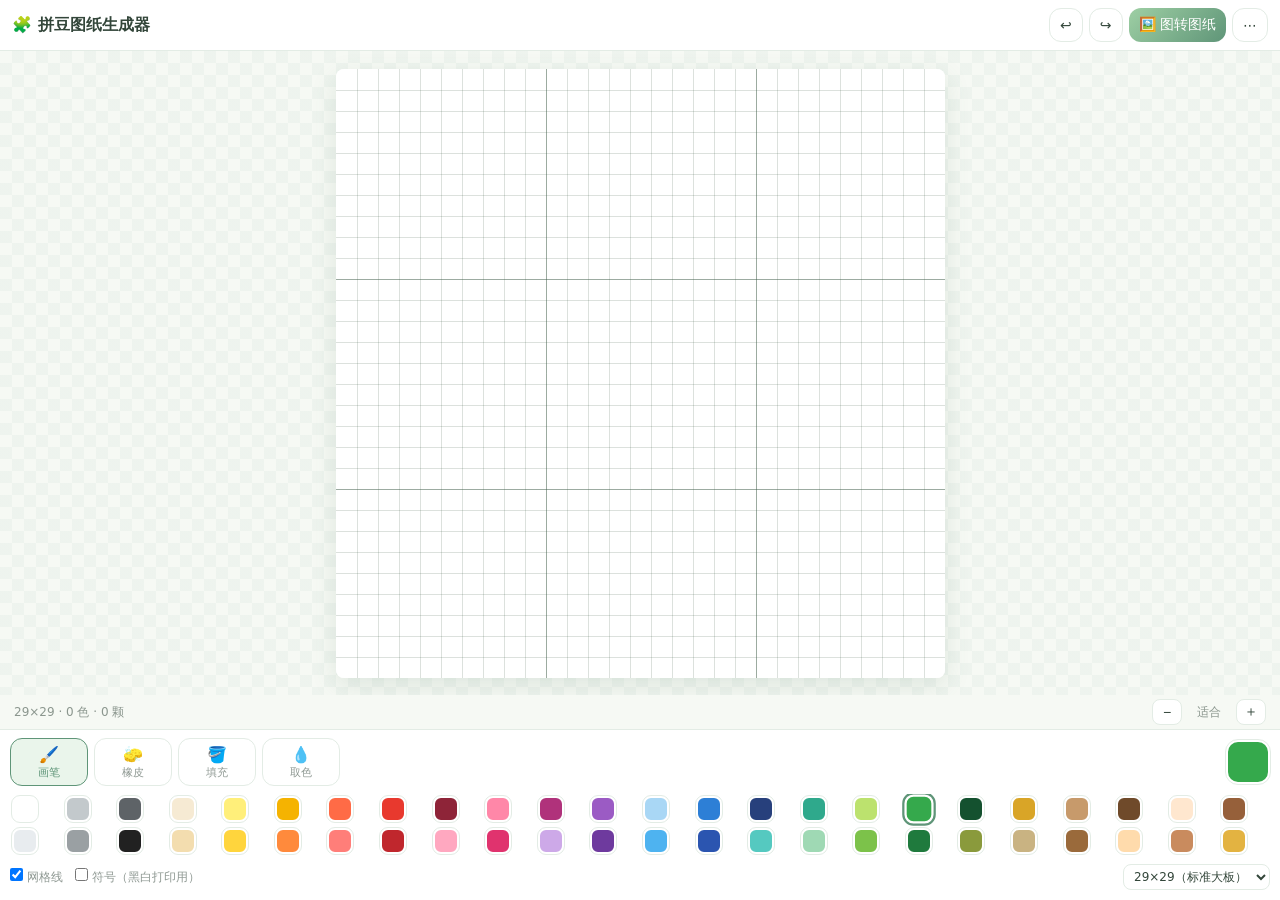
==== bead-pattern/index.html @ 6333fda3 "添加拼豆图纸生成器（bead-pattern 子目录）" ====
<!DOCTYPE html>
<html lang="zh-CN">
<head>
  <meta charset="UTF-8">
  <meta name="viewport" content="width=device-width, initial-scale=1, viewport-fit=cover">
  <meta name="description" content="拼豆图纸生成器 —— 手绘像素画，或把照片一键变成拼豆图纸，自动限色、统计用量。">
  <meta name="theme-color" content="#7fb795">
  <meta name="apple-mobile-web-app-capable" content="yes">
  <meta name="mobile-web-app-capable" content="yes">
  <meta name="apple-mobile-web-app-status-bar-style" content="default">
  <meta name="apple-mobile-web-app-title" content="拼豆图纸">
  <link rel="manifest" href="manifest.webmanifest">
  <link rel="icon" type="image/png" href="icons/icon-192.png">
  <link rel="apple-touch-icon" href="icons/apple-touch-icon.png">
  <title>拼豆图纸生成器 · 像素画工具</title>
  <link rel="stylesheet" href="style.css">
</head>
<body>
  <header class="topbar">
    <h1>🧩 拼豆图纸生成器</h1>
    <div class="top-actions">
      <button id="btnUndo" class="tbtn" title="撤销">↩️</button>
      <button id="btnRedo" class="tbtn" title="重做">↪️</button>
      <button id="btnImage" class="tbtn accent">🖼️ 图转图纸</button>
      <div class="menu-wrap">
        <button id="btnMenu" class="tbtn">⋯</button>
        <div id="menu" class="menu" hidden>
          <button id="btnPreview">✨ 成品预览（烫后效果）</button>
          <button id="btnStats">📊 用量统计</button>
          <button id="btnExport">🖼️ 导出图纸 PNG</button>
          <button id="btnSave">💾 保存工程文件</button>
          <button id="btnLoad">📂 导入工程文件</button>
          <button id="btnClear" class="danger">🗑️ 清空画布</button>
        </div>
      </div>
    </div>
  </header>

  <main id="canvasWrap">
    <canvas id="board"></canvas>
  </main>

  <div class="statusbar">
    <span id="statInfo">29×29</span>
    <span class="grow"></span>
    <button id="zoomOut" class="mini">−</button>
    <span id="zoomLabel">适合</span>
    <button id="zoomIn" class="mini">＋</button>
  </div>

  <section class="dock">
    <div class="tools">
      <button class="tool active" data-tool="pencil" title="画笔">🖌️<span>画笔</span></button>
      <button class="tool" data-tool="eraser" title="橡皮">🧽<span>橡皮</span></button>
      <button class="tool" data-tool="fill" title="填充">🪣<span>填充</span></button>
      <button class="tool" data-tool="picker" title="取色">💧<span>取色</span></button>
      <div class="cur-color" id="curColor" title="当前颜色"></div>
    </div>
    <div class="palette" id="palette"></div>
    <div class="toggles">
      <label><input type="checkbox" id="tgGrid" checked> 网格线</label>
      <label><input type="checkbox" id="tgSym"> 符号（黑白打印用）</label>
      <span class="grow"></span>
      <select id="sizeSel" title="画布尺寸">
        <option value="16">16×16</option>
        <option value="29" selected>29×29（标准大板）</option>
        <option value="40">40×40</option>
        <option value="50">50×50</option>
        <option value="58">58×58</option>
        <option value="72">72×72</option>
        <option value="100">100×100</option>
      </select>
    </div>
  </section>

  <!-- 图片转图纸弹窗 -->
  <div class="overlay" id="imgModal" hidden>
    <div class="modal">
      <h2>🖼️ 图片转拼豆图纸</h2>
      <p class="hint">选一张图片，自动缩小、限色，变成可拼的图纸。<br>细节多的照片（人物/风景）建议选 <b>40×40</b> 或更大的板子，会更清晰。</p>
      <div class="drop" id="dropZone">点击选择图片<br><small>或把图片拖到这里</small></div>
      <div class="preview-wrap" id="previewWrap" hidden>
        <canvas id="previewCanvas"></canvas>
        <p class="hint" id="previewHint"></p>
      </div>
      <div class="field">
        <label>对比不同格子数（点一个直接选用）</label>
        <div class="cmp-strip" id="cmpStrip"></div>
      </div>
      <div class="field">
        <label>目标板子尺寸</label>
        <select id="imgSize">
          <option value="16">16×16</option>
          <option value="24">24×24</option>
          <option value="29" selected>29×29（标准大板）</option>
          <option value="40">40×40</option>
          <option value="50">50×50</option>
          <option value="58">58×58</option>
          <option value="72">72×72（两块板拼）</option>
          <option value="100">100×100（大工程）</option>
        </select>
      </div>
      <div class="field">
        <label>最多用几种颜色：<b id="colorNLabel">18</b> 种</label>
        <input type="range" id="colorN" min="4" max="48" value="18">
      </div>
      <div class="field">
        <label>画质增强</label>
        <div class="seg wrap">
          <label><input type="checkbox" id="enSharp" checked> 锐化细节</label>
          <label><input type="checkbox" id="enContrast"> 自动对比度（照片发灰时用）</label>
          <label><input type="checkbox" id="enSat" checked> 提高鲜艳度</label>
          <label><input type="checkbox" id="enDither"> 抖动过渡（渐变更细腻）</label>
          <label><input type="checkbox" id="enRemoveBg"> 自动去背景（只拼主体）</label>
          <label><input type="checkbox" id="enOutline"> 深色描边（卡通图用）</label>
        </div>
      </div>
      <div class="field">
        <label>放入方式</label>
        <div class="seg">
          <label><input type="radio" name="fit" value="contain" checked> 完整放入（留空）</label>
          <label><input type="radio" name="fit" value="cover"> 裁剪铺满</label>
        </div>
      </div>
      <div class="btn-row">
        <button class="btn ghost" id="imgCancel">取消</button>
        <button class="btn primary" id="imgGo" disabled>生成图纸</button>
      </div>
    </div>
  </div>

  <!-- 用量统计弹窗 -->
  <div class="overlay" id="statsModal" hidden>
    <div class="modal">
      <h2>📊 用量统计</h2>
      <p class="hint" id="statsSummary"></p>
      <div class="stats-list" id="statsList"></div>
      <div class="btn-row">
        <button class="btn ghost" id="statsClose">关闭</button>
        <button class="btn primary" id="statsCopy">复制清单</button>
      </div>
    </div>
  </div>

  <!-- 成品预览弹窗 -->
  <div class="overlay" id="finModal" hidden>
    <div class="modal">
      <h2>✨ 成品预览（烫后大致效果）</h2>
      <p class="hint">拖动滑块模拟烫的程度。预览仅供参考：实际成品还取决于温度、豆子品牌、垫纸和按压方式。</p>
      <div class="fin-stage"><canvas id="finCanvas"></canvas></div>
      <div class="field">
        <label>烫的程度：<b id="finLabel">半融合</b></label>
        <input type="range" id="finSlider" min="0" max="100" value="55">
        <div class="fin-scale"><span>生豆</span><span>半融合</span><span>烫透</span></div>
      </div>
      <div class="btn-row"><button class="btn primary" id="finClose">关闭</button></div>
    </div>
  </div>

  <input type="file" id="fileImg" accept="image/*" hidden>
  <input type="file" id="fileProj" accept=".json,application/json" hidden>
  <div class="toast" id="toast" role="status"></div>

  <script src="app.js"></script>
</body>
</html>
---- bead-pattern/style.css ----
/* ============ 拼豆图纸生成器 · 薄荷工具风 ============ */
:root {
  --bg: #f6f9f4;
  --panel: #ffffff;
  --ink: #33463a;
  --ink-soft: rgba(51, 70, 58, 0.55);
  --accent: #5f9578;
  --accent-2: #9ecfa4;
  --line: #e3ece5;
  --shadow: 0 8px 26px rgba(80, 120, 95, 0.14);
  --radius: 16px;
}
* { margin: 0; padding: 0; box-sizing: border-box; -webkit-tap-highlight-color: transparent; }

html, body { height: 100%; }
body {
  font-family: "PingFang SC", "HarmonyOS Sans SC", "MiSans", "Microsoft YaHei UI",
    "Microsoft YaHei", system-ui, -apple-system, sans-serif;
  background: var(--bg);
  color: var(--ink);
  display: flex; flex-direction: column;
  height: 100dvh; overflow: hidden;
}

/* ---------- 顶栏 ---------- */
.topbar {
  display: flex; align-items: center; justify-content: space-between; gap: 8px;
  padding: calc(8px + env(safe-area-inset-top)) 12px 8px;
  background: var(--panel); border-bottom: 1px solid var(--line);
}
.topbar h1 { font-size: 16px; white-space: nowrap; }
.top-actions { display: flex; gap: 6px; align-items: center; }
.tbtn {
  border: 1px solid var(--line); background: var(--panel); color: var(--ink);
  border-radius: 12px; padding: 8px 10px; font-size: 14px; cursor: pointer;
  font-family: inherit; transition: transform 0.15s ease, background 0.2s;
}
.tbtn:active { transform: scale(0.92); }
.tbtn.accent { background: linear-gradient(135deg, var(--accent-2), var(--accent)); color: #fff; border: none; }
.menu-wrap { position: relative; }
.menu {
  position: absolute; right: 0; top: calc(100% + 6px); z-index: 40;
  background: var(--panel); border: 1px solid var(--line); border-radius: 14px;
  box-shadow: var(--shadow); overflow: hidden; min-width: 160px;
}
.menu button {
  display: block; width: 100%; text-align: left; border: none; background: none;
  padding: 12px 16px; font-size: 14px; font-family: inherit; color: var(--ink); cursor: pointer;
}
.menu button:active { background: var(--bg); }
.menu .danger { color: #c0392b; }

/* ---------- 画布区 ---------- */
main {
  flex: 1; overflow: auto; display: grid; place-items: center;
  background:
    linear-gradient(45deg, rgba(95, 149, 120, 0.05) 25%, transparent 25%, transparent 75%, rgba(95, 149, 120, 0.05) 75%),
    linear-gradient(45deg, rgba(95, 149, 120, 0.05) 25%, transparent 25%, transparent 75%, rgba(95, 149, 120, 0.05) 75%);
  background-size: 24px 24px; background-position: 0 0, 12px 12px;
  padding: 10px;
}
canvas#board {
  background: #fff; border-radius: 8px; box-shadow: var(--shadow);
  touch-action: none; cursor: crosshair; display: block;
}

/* ---------- 状态栏 ---------- */
.statusbar {
  display: flex; align-items: center; gap: 8px; padding: 4px 14px;
  font-size: 12px; color: var(--ink-soft);
}
.statusbar .grow { flex: 1; }
.mini {
  width: 30px; height: 26px; border-radius: 8px; border: 1px solid var(--line);
  background: var(--panel); color: var(--ink); font-size: 14px; cursor: pointer;
}
#zoomLabel { min-width: 38px; text-align: center; }

/* ---------- 底部工具区 ---------- */
.dock {
  background: var(--panel); border-top: 1px solid var(--line);
  padding: 8px 10px calc(10px + env(safe-area-inset-bottom));
  display: flex; flex-direction: column; gap: 8px;
}
.tools { display: flex; gap: 6px; align-items: center; }
.tool {
  flex: 1; max-width: 78px; border: 1.5px solid var(--line); background: var(--panel);
  border-radius: 12px; padding: 6px 2px; cursor: pointer; font-family: inherit;
  color: var(--ink); font-size: 16px; line-height: 1.2; transition: all 0.15s ease;
}
.tool span { display: block; font-size: 10.5px; margin-top: 2px; color: var(--ink-soft); }
.tool.active { border-color: var(--accent); background: rgba(158, 207, 164, 0.22); }
.tool.active span { color: var(--accent); }
.cur-color {
  width: 44px; height: 44px; margin-left: auto; border-radius: 12px;
  border: 2.5px solid #fff; outline: 1.5px solid var(--line); background: #fff;
}
.palette {
  display: grid; grid-auto-flow: column; grid-template-rows: repeat(2, 26px);
  gap: 6px; overflow-x: auto; padding: 2px; scrollbar-width: thin;
}
.swatch {
  width: 26px; height: 26px; border-radius: 8px; cursor: pointer;
  border: 2px solid #fff; outline: 1.5px solid var(--line); flex: none;
  position: relative;
}
.swatch.picked { outline: 2.5px solid var(--accent); border-color: #fff; transform: scale(1.12); }
.toggles {
  display: flex; align-items: center; gap: 12px; font-size: 12px; color: var(--ink-soft);
  flex-wrap: wrap;
}
.toggles .grow { flex: 1; }
.toggles select {
  border: 1px solid var(--line); border-radius: 8px; padding: 4px 6px;
  font-family: inherit; font-size: 12px; background: var(--panel); color: var(--ink);
}

/* ---------- 弹窗 ---------- */
.overlay {
  position: fixed; inset: 0; z-index: 50; background: rgba(40, 55, 45, 0.45);
  display: flex; align-items: flex-end; justify-content: center;
}
.overlay[hidden] { display: none; }
.modal {
  width: 100%; max-width: 480px; max-height: 88dvh; overflow-y: auto;
  background: var(--panel); border-radius: 22px 22px 0 0; padding: 20px 18px;
  padding-bottom: calc(20px + env(safe-area-inset-bottom));
  animation: up 0.28s ease;
}
@keyframes up { from { transform: translateY(40px); opacity: 0.4; } to { transform: none; opacity: 1; } }
@media (min-width: 560px) {
  .overlay { align-items: center; }
  .modal { border-radius: 22px; padding-bottom: 20px; }
}
.modal h2 { font-size: 17px; margin-bottom: 6px; }
.hint { font-size: 12.5px; color: var(--ink-soft); line-height: 1.7; margin-bottom: 12px; }

.drop {
  border: 2px dashed var(--accent-2); border-radius: 14px; padding: 26px 12px;
  text-align: center; color: var(--accent); font-size: 14px; cursor: pointer;
  margin-bottom: 12px; background: rgba(158, 207, 164, 0.1);
}
.preview-wrap { margin-bottom: 12px; text-align: center; }
#previewCanvas { max-width: 100%; max-height: 200px; border-radius: 10px; box-shadow: var(--shadow); image-rendering: pixelated; }

.field { margin-bottom: 14px; }
.field > label { display: block; font-size: 13px; margin-bottom: 6px; }
.field select {
  width: 100%; padding: 10px 12px; border: 1px solid var(--line); border-radius: 12px;
  font-family: inherit; font-size: 14px; background: var(--panel); color: var(--ink);
}
.field input[type="range"] { width: 100%; accent-color: var(--accent); }
.seg { display: flex; gap: 14px; font-size: 13px; }
.seg.wrap { flex-wrap: wrap; row-gap: 8px; }
.seg label { display: flex; align-items: center; gap: 5px; }
.seg input { accent-color: var(--accent); }

.btn-row { display: flex; gap: 10px; justify-content: flex-end; margin-top: 6px; }
.btn { border: none; border-radius: 999px; padding: 12px 22px; font-size: 14.5px; font-family: inherit; cursor: pointer; }
.btn:active { transform: scale(0.95); }
.btn.primary { background: linear-gradient(135deg, var(--accent-2), var(--accent)); color: #fff; }
.btn.primary:disabled { opacity: 0.45; }
.btn.ghost { background: transparent; border: 1.5px solid var(--accent); color: var(--ink); }

/* 尺寸对比条 */
.cmp-strip { display: flex; gap: 10px; overflow-x: auto; padding: 4px 2px 8px; }
.cmp-card {
  flex: none; width: 108px; border: 2px solid var(--line); border-radius: 12px;
  padding: 6px; text-align: center; cursor: pointer; background: var(--panel);
  font-family: inherit; transition: transform 0.15s ease, border-color 0.15s ease;
}
.cmp-card:active { transform: scale(0.95); }
.cmp-card.sel { border-color: var(--accent); background: rgba(158, 207, 164, 0.16); }
.cmp-card canvas {
  width: 92px; height: 92px; image-rendering: pixelated;
  border-radius: 6px; background: #fff; display: block; margin: 0 auto;
}
.cmp-card .cap { font-size: 10.5px; line-height: 1.5; color: var(--ink-soft); margin-top: 4px; }
.cmp-card .cap b { color: var(--ink); }

/* 统计列表 */
.stats-list { max-height: 46dvh; overflow-y: auto; margin-bottom: 8px; }
.stat-row {
  display: flex; align-items: center; gap: 10px; padding: 8px 6px;
  border-bottom: 1px dashed var(--line); font-size: 13.5px;
}
.stat-row .sym {
  width: 26px; height: 26px; border-radius: 8px; display: grid; place-items: center;
  font-size: 12px; font-weight: 700; flex: none;
}
.stat-row .name { flex: 1; }
.stat-row .cnt { font-weight: 700; }

/* 成品预览 */
.fin-stage {
  display: grid; place-items: center; min-height: 180px;
  background: #a8b5ab;
  border-radius: 14px; padding: 10px; margin-bottom: 12px; overflow: hidden;
  box-shadow: inset 0 2px 10px rgba(40, 60, 48, 0.25);
}
#finCanvas { image-rendering: auto; }
.fin-scale {
  display: flex; justify-content: space-between;
  font-size: 11px; color: var(--ink-soft); margin-top: 4px;
}

/* ---------- Toast ---------- */
.toast {
  position: fixed; left: 50%; bottom: 140px; transform: translateX(-50%) translateY(16px);
  background: rgba(45, 65, 52, 0.9); color: #fff; font-size: 13.5px;
  padding: 10px 20px; border-radius: 999px; pointer-events: none; z-index: 80;
  opacity: 0; transition: opacity 0.3s ease, transform 0.3s ease;
}
.toast.show { opacity: 1; transform: translateX(-50%) translateY(0); }
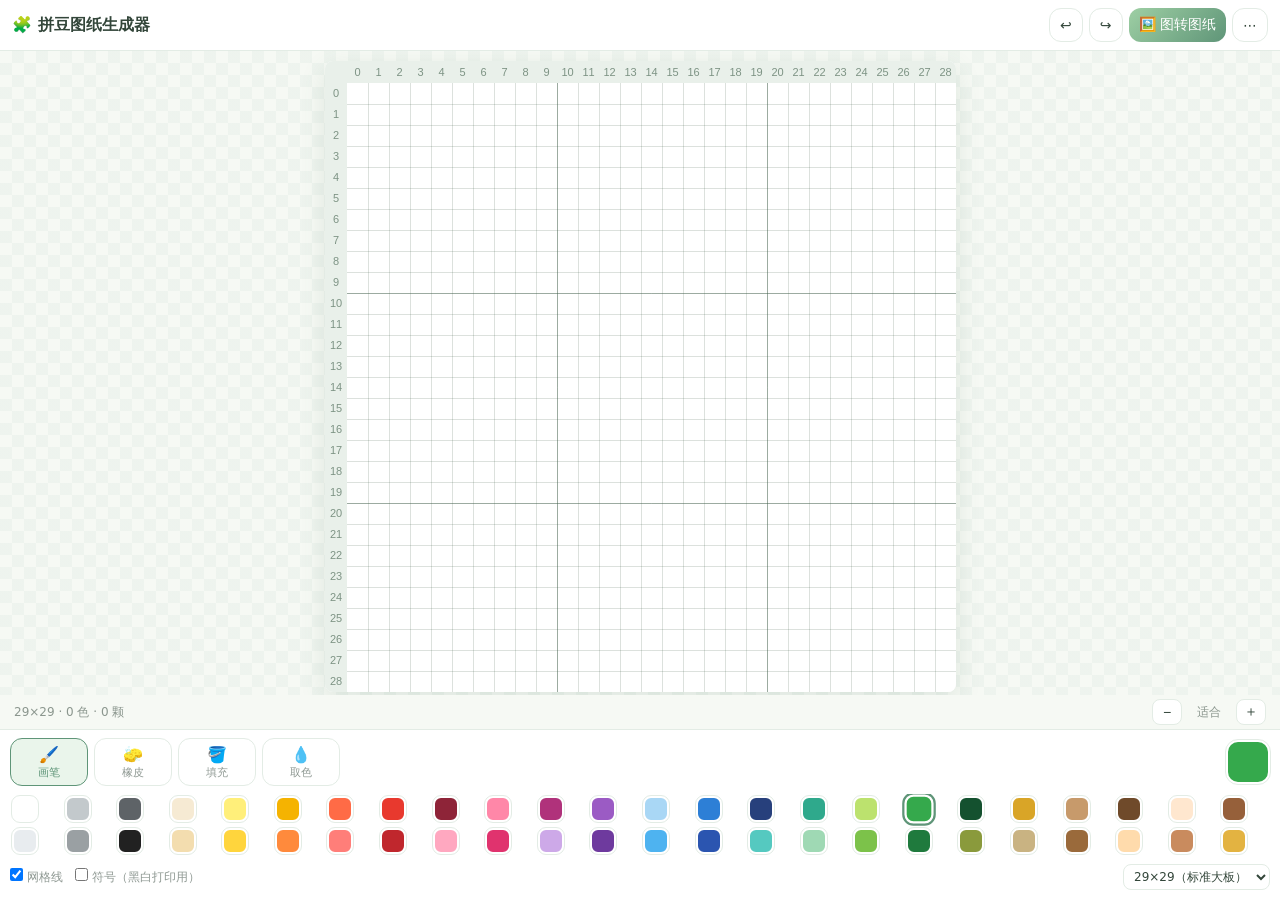
==== commit 87a54247: "添加拼豆图纸生成器（bead-pattern 子目录）" ====
--- a/bead-pattern/index.html
+++ b/bead-pattern/index.html
@@ -42,6 +42,7 @@
 
   <div class="statusbar">
     <span id="statInfo">29×29</span>
+    <span id="posInfo"></span>
     <span class="grow"></span>
     <button id="zoomOut" class="mini">−</button>
     <span id="zoomLabel">适合</span>
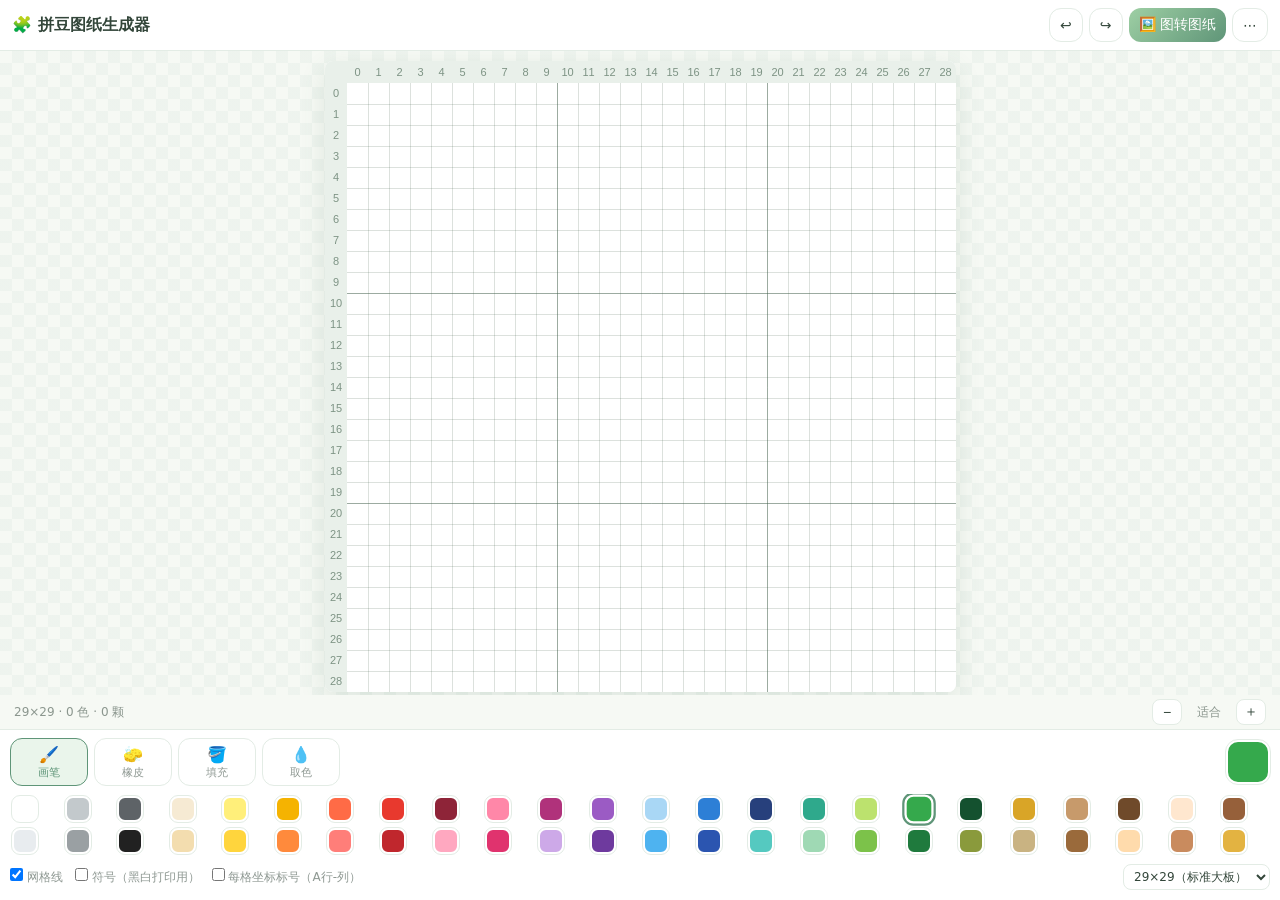
==== commit c5224333: "添加拼豆图纸生成器（bead-pattern 子目录）" ====
--- a/bead-pattern/index.html
+++ b/bead-pattern/index.html
@@ -61,6 +61,7 @@
     <div class="toggles">
       <label><input type="checkbox" id="tgGrid" checked> 网格线</label>
       <label><input type="checkbox" id="tgSym"> 符号（黑白打印用）</label>
+      <label><input type="checkbox" id="tgCoord"> 每格坐标标号（A行-列）</label>
       <span class="grow"></span>
       <select id="sizeSel" title="画布尺寸">
         <option value="16">16×16</option>
